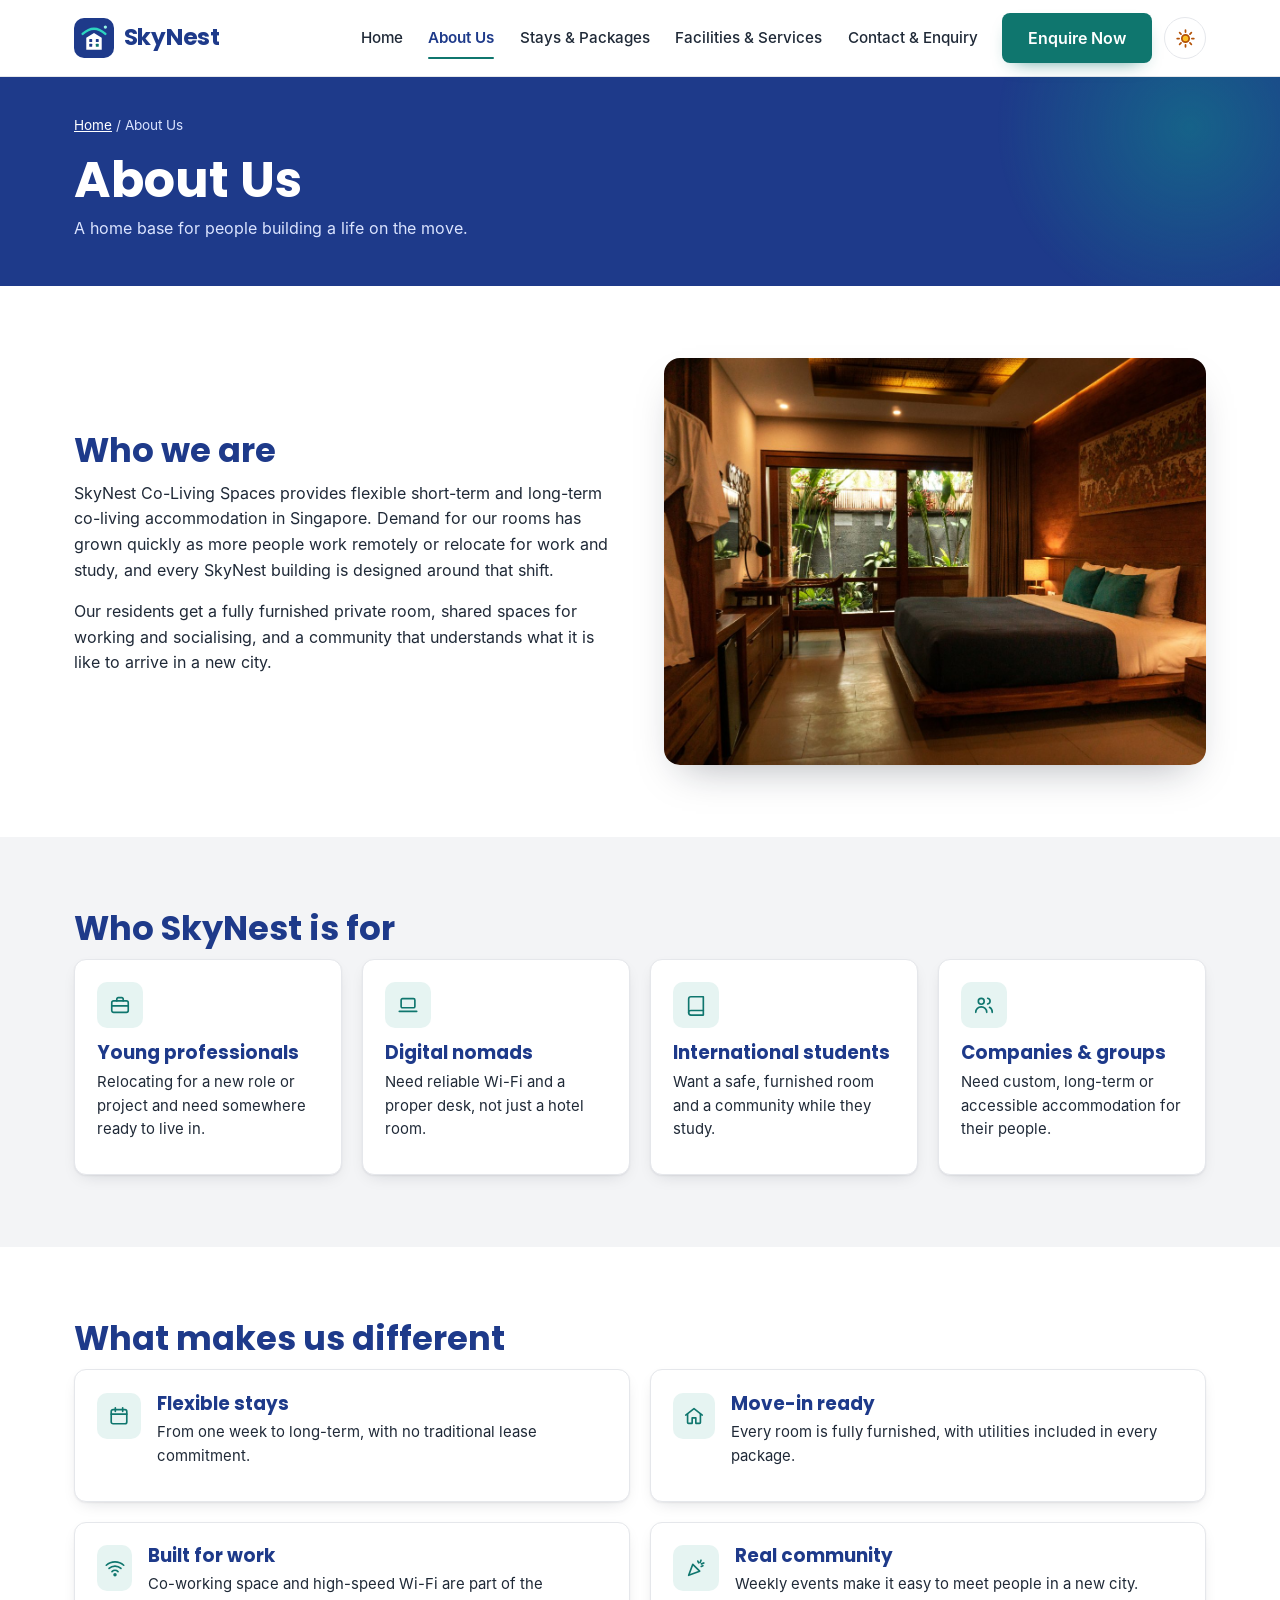
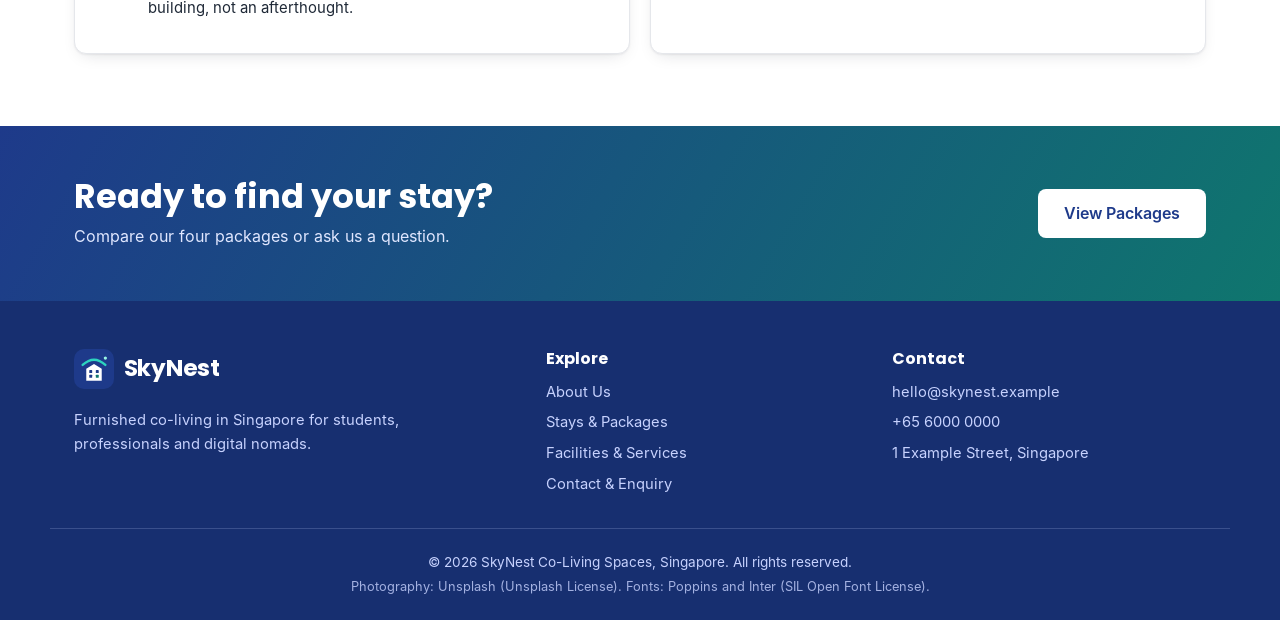
==== about.html @ 156d62d8 "Replace single-page draft with five-page site matching Figma Version 2 Adds Home, About Us, Stays & " ====
<!DOCTYPE html>
<html lang="en" data-theme="light">
<head>
<meta charset="UTF-8">
<meta name="viewport" content="width=device-width, initial-scale=1.0">
<title>About Us | SkyNest Co-Living Spaces, Singapore</title>
<meta name="description" content="About SkyNest Co-Living Spaces: who we are and who our co-living homes in Singapore are for.">
<meta name="theme-color" content="#1e3a8a">
<link rel="icon" href="images/favicon.svg" type="image/svg+xml">
<script>
  /* Apply the saved or system theme before the page is drawn, so dark-mode visitors never see a white flash. */
  (function () {
    var saved = null;
    try { saved = localStorage.getItem('skynest-theme'); } catch (e) {}
    var prefersDark = window.matchMedia && window.matchMedia('(prefers-color-scheme: dark)').matches;
    document.documentElement.setAttribute('data-theme', saved || (prefersDark ? 'dark' : 'light'));
    document.documentElement.classList.add('js');
  })();
</script>
<link rel="stylesheet" href="css/styles.css">
</head>
<body>

<div class="scroll-progress" id="scrollProgress" aria-hidden="true"></div>
<a class="skip-link" href="#main-content">Skip to main content</a>

<header class="site-header" id="siteHeader">
  <div class="header-inner wrapper">
    <a href="index.html" class="logo" aria-label="SkyNest Co-Living Spaces home">
      <svg class="logo-mark" viewBox="0 0 44 44" aria-hidden="true" focusable="false">
        <rect width="44" height="44" rx="11" fill="#1e3a8a"/>
        <path class="logo-arc" d="M9.5 17.5 Q22 6 34.5 17.5" fill="none" stroke="#2dd4bf" stroke-width="2.6" stroke-linecap="round"/>
        <circle class="logo-star" cx="34.5" cy="10" r="1.8" fill="#99f6e4"/>
        <path d="M13.5 35V21.8L22 16.4l8.5 5.4V35z" fill="#ffffff"/>
        <rect x="16.8" y="23.2" width="3.2" height="3.2" rx="0.6" fill="#1e3a8a"/>
        <rect x="24" y="23.2" width="3.2" height="3.2" rx="0.6" fill="#1e3a8a"/>
        <rect x="16.8" y="28.4" width="3.2" height="3.2" rx="0.6" fill="#1e3a8a"/>
        <rect x="24" y="28.4" width="3.2" height="3.2" rx="0.6" fill="#0f766e"/>
      </svg>
      <span class="logo-name">SkyNest</span>
    </a>

    <nav class="primary-nav" id="primaryNav" aria-label="Primary">
      <ul>
          <li><a href="index.html">Home</a></li>
          <li><a href="about.html" aria-current="page" class="is-current">About Us</a></li>
          <li><a href="packages.html">Stays &amp; Packages</a></li>
          <li><a href="facilities.html">Facilities &amp; Services</a></li>
          <li><a href="contact.html">Contact &amp; Enquiry</a></li>
      </ul>
    </nav>

    <div class="header-actions">
      <a href="contact.html" class="btn btn-primary btn-enquire">Enquire Now</a>
      <button class="theme-toggle" id="themeToggle" type="button" aria-label="Switch to dark mode" aria-pressed="false">
        <svg class="icon-sun" viewBox="0 0 24 24" aria-hidden="true" focusable="false"><circle cx="12" cy="12" r="4.2"/><g class="sun-rays"><path d="M12 2.5v2.2M12 19.3v2.2M2.5 12h2.2M19.3 12h2.2M5.3 5.3l1.6 1.6M17.1 17.1l1.6 1.6M5.3 18.7l1.6-1.6M17.1 6.9l1.6-1.6"/></g></svg>
        <svg class="icon-moon" viewBox="0 0 24 24" aria-hidden="true" focusable="false"><path d="M20.5 14.6A8.6 8.6 0 0 1 9.4 3.5a8.6 8.6 0 1 0 11.1 11.1z"/></svg>
      </button>
      <button class="nav-toggle" id="navToggle" type="button" aria-expanded="false" aria-controls="primaryNav">
        <span class="nav-toggle-icon" aria-hidden="true"><span></span><span></span><span></span></span>
        <span class="nav-toggle-text">Menu</span>
      </button>
    </div>
  </div>
</header>

  <section class="page-banner">
    <div class="wrapper">
      <nav class="breadcrumb" aria-label="Breadcrumb"><a href="index.html">Home</a> <span aria-hidden="true">/</span> <span aria-current="page">About Us</span></nav>
      <h1>About Us</h1>
      <p>A home base for people building a life on the move.</p>
    </div>
  </section>

<main id="main-content">
  <section class="section">
    <div class="wrapper split">
      <div data-reveal="left">
        <h2 class="section-title">Who we are</h2>
        <p>SkyNest Co-Living Spaces provides flexible short-term and long-term co-living accommodation in Singapore. Demand for our rooms has grown quickly as more people work remotely or relocate for work and study, and every SkyNest building is designed around that shift.</p>
        <p>Our residents get a fully furnished private room, shared spaces for working and socialising, and a community that understands what it is like to arrive in a new city.</p>
      </div>
      <div class="split-media" data-reveal="right">
        <img src="images/room-garden.jpg" alt="Furnished private bedroom with a wooden bed and garden view">
      </div>
    </div>
  </section>

  <section class="section section-alt">
    <div class="wrapper">
      <h2 class="section-title">Who SkyNest is for</h2>
      <div class="card-grid card-grid-4">
        <article class="card" data-reveal="up"><span class="icon-tile"><svg class="ico" viewBox="0 0 24 24" aria-hidden="true" focusable="false"><rect x="3" y="7.5" width="18" height="12.5" rx="2"/><path d="M8.5 7.5V5.5a1.5 1.5 0 0 1 1.5-1.5h4a1.5 1.5 0 0 1 1.5 1.5v2"/><path d="M3 13h18"/></svg></span><h3>Young professionals</h3><p>Relocating for a new role or project and need somewhere ready to live in.</p></article>
        <article class="card" data-reveal="up"><span class="icon-tile"><svg class="ico" viewBox="0 0 24 24" aria-hidden="true" focusable="false"><rect x="4.5" y="5" width="15" height="10" rx="1.5"/><path d="M2.5 19h19"/></svg></span><h3>Digital nomads</h3><p>Need reliable Wi-Fi and a proper desk, not just a hotel room.</p></article>
        <article class="card" data-reveal="up"><span class="icon-tile"><svg class="ico" viewBox="0 0 24 24" aria-hidden="true" focusable="false"><path d="M4 5.5A2.5 2.5 0 0 1 6.5 3H20v15H6.5A2.5 2.5 0 0 0 4 20.5z"/><path d="M4 20.5A2.5 2.5 0 0 0 6.5 23H20v-5"/></svg></span><h3>International students</h3><p>Want a safe, furnished room and a community while they study.</p></article>
        <article class="card" data-reveal="up"><span class="icon-tile"><svg class="ico" viewBox="0 0 24 24" aria-hidden="true" focusable="false"><circle cx="9" cy="8" r="3.2"/><path d="M3 20a6 6 0 0 1 12 0"/><path d="M16 4.6a3.2 3.2 0 0 1 0 6.3"/><path d="M18 14.5a6 6 0 0 1 3 5.5"/></svg></span><h3>Companies &amp; groups</h3><p>Need custom, long-term or accessible accommodation for their people.</p></article>
      </div>
    </div>
  </section>

  <section class="section">
    <div class="wrapper">
      <h2 class="section-title">What makes us different</h2>
      <div class="card-grid card-grid-2">
        <article class="card card-row" data-reveal="up"><span class="icon-tile"><svg class="ico" viewBox="0 0 24 24" aria-hidden="true" focusable="false"><rect x="3.5" y="5" width="17" height="15.5" rx="2"/><path d="M3.5 10h17M8 3v4M16 3v4"/></svg></span><div><h3>Flexible stays</h3><p>From one week to long-term, with no traditional lease commitment.</p></div></article>
        <article class="card card-row" data-reveal="up"><span class="icon-tile"><svg class="ico" viewBox="0 0 24 24" aria-hidden="true" focusable="false"><path d="M3 11l9-7 9 7"/><path d="M5 10v9a1 1 0 0 0 1 1h4v-6h4v6h4a1 1 0 0 0 1-1v-9"/></svg></span><div><h3>Move-in ready</h3><p>Every room is fully furnished, with utilities included in every package.</p></div></article>
        <article class="card card-row" data-reveal="up"><span class="icon-tile"><svg class="ico" viewBox="0 0 24 24" aria-hidden="true" focusable="false"><path d="M2.5 9a14 14 0 0 1 19 0"/><path d="M5.5 12.5a9.5 9.5 0 0 1 13 0"/><path d="M8.7 16a4.7 4.7 0 0 1 6.6 0"/><circle cx="12" cy="19.3" r="1"/></svg></span><div><h3>Built for work</h3><p>Co-working space and high-speed Wi-Fi are part of the building, not an afterthought.</p></div></article>
        <article class="card card-row" data-reveal="up"><span class="icon-tile"><svg class="ico" viewBox="0 0 24 24" aria-hidden="true" focusable="false"><path d="M4 20l4.5-12 7.5 7.5z"/><path d="M14 4.5l.8 1.8M19.5 9.5l-1.8.8M17.5 3.5l-1 2.5M20.5 6.5l-2.5 1"/></svg></span><div><h3>Real community</h3><p>Weekly events make it easy to meet people in a new city.</p></div></article>
      </div>
    </div>
  </section>

  <section class="cta-band">
    <div class="wrapper cta-inner" data-reveal="up">
      <div><h2>Ready to find your stay?</h2><p>Compare our four packages or ask us a question.</p></div>
      <a class="btn btn-light" href="packages.html">View Packages</a>
    </div>
  </section>
</main>

<footer class="site-footer">
  <div class="wrapper footer-grid">
    <div>
      <a href="index.html" class="logo logo-footer" aria-label="SkyNest Co-Living Spaces home">
      <svg class="logo-mark" viewBox="0 0 44 44" aria-hidden="true" focusable="false">
        <rect width="44" height="44" rx="11" fill="#1e3a8a"/>
        <path class="logo-arc" d="M9.5 17.5 Q22 6 34.5 17.5" fill="none" stroke="#2dd4bf" stroke-width="2.6" stroke-linecap="round"/>
        <circle class="logo-star" cx="34.5" cy="10" r="1.8" fill="#99f6e4"/>
        <path d="M13.5 35V21.8L22 16.4l8.5 5.4V35z" fill="#ffffff"/>
        <rect x="16.8" y="23.2" width="3.2" height="3.2" rx="0.6" fill="#1e3a8a"/>
        <rect x="24" y="23.2" width="3.2" height="3.2" rx="0.6" fill="#1e3a8a"/>
        <rect x="16.8" y="28.4" width="3.2" height="3.2" rx="0.6" fill="#1e3a8a"/>
        <rect x="24" y="28.4" width="3.2" height="3.2" rx="0.6" fill="#0f766e"/>
      </svg>
        <span class="logo-name">SkyNest</span>
      </a>
      <p class="footer-text">Furnished co-living in Singapore for students, professionals and digital nomads.</p>
    </div>
    <nav aria-label="Footer">
      <h2 class="footer-title">Explore</h2>
      <ul class="footer-links">
        <li><a href="about.html">About Us</a></li>
        <li><a href="packages.html">Stays &amp; Packages</a></li>
        <li><a href="facilities.html">Facilities &amp; Services</a></li>
        <li><a href="contact.html">Contact &amp; Enquiry</a></li>
      </ul>
    </nav>
    <div>
      <h2 class="footer-title">Contact</h2>
      <ul class="footer-links">
        <li>hello@skynest.example</li>
        <li>+65 6000 0000</li>
        <li>1 Example Street, Singapore</li>
      </ul>
    </div>
  </div>
  <div class="wrapper footer-bottom">
    <p>&copy; 2026 SkyNest Co-Living Spaces, Singapore. All rights reserved.</p>
    <p class="credits">Photography: Unsplash (Unsplash License). Fonts: Poppins and Inter (SIL Open Font License).</p>
  </div>
</footer>

<a href="#top" class="back-to-top" id="backToTop" aria-label="Back to top">
  <svg viewBox="0 0 24 24" aria-hidden="true" focusable="false"><path d="M12 19V5M5 12l7-7 7 7"/></svg>
</a>

<script src="js/script.js"></script>
</body>
</html>
---- css/styles.css ----
/* ==========================================================================
   SkyNest Co-Living — styles.css
   Colours, type and components follow the Figma "Version 2 (after feedback)" design.
   1. Fonts  2. Design tokens (light + dark)  3. Base  4. Header  5. Buttons
   6. Shared components  7. Page sections  8. Forms  9. Footer
   10. Theme transition  11. Animations  12. Responsive
   ========================================================================== */

/* ---------- 1. Fonts (self-hosted, SIL Open Font License) ---------- */
@font-face { font-family: "Inter"; src: url("../fonts/inter-400.woff") format("woff"); font-weight: 400; font-display: swap; }
@font-face { font-family: "Inter"; src: url("../fonts/inter-500.woff") format("woff"); font-weight: 500; font-display: swap; }
@font-face { font-family: "Inter"; src: url("../fonts/inter-600.woff") format("woff"); font-weight: 600 700; font-display: swap; }
@font-face { font-family: "Poppins"; src: url("../fonts/poppins-500.woff") format("woff"); font-weight: 500; font-display: swap; }
@font-face { font-family: "Poppins"; src: url("../fonts/poppins-700.woff") format("woff"); font-weight: 600 800; font-display: swap; }

/* ---------- 2. Design tokens ---------- */
:root {
  /* Brand colours sampled from the Figma design */
  --navy: #1e3a8a;
  --navy-dark: #172f70;
  --teal: #0f766e;
  --teal-dark: #0b5d57;
  --teal-bright: #0d9488;
  --teal-tint: #e6f4f2;

  /* Light theme (semantic) */
  --bg: #ffffff;
  --bg-alt: #f3f4f6;
  --card: #ffffff;
  --card-muted: #f3f4f6;
  --text: #1f2937;
  --heading: #1e3a8a;
  --muted: #4b5563;
  --border: #e5e7eb;
  --input-border: #6b7280;
  --link: #1e3a8a;
  --accent: #0f766e;          /* teal: buttons, "best for" labels, active link */
  --accent-hover: #0b5d57;
  --icon-tile: #e6f4f2;
  --icon-colour: #0f766e;
  --banner: #1e3a8a;
  --hero-text-bg: #1e3a8a;
  --footer-bg: #172f70;
  --focus: #1d4ed8;
  --error: #dc2626;
  --error-bg: #fef2f2;
  --error-border: #f5b5b5;
  --success-bg: #e6f4f2;
  --header-bg: rgba(255, 255, 255, 0.92);
  --shadow: 0 1px 2px rgba(17, 24, 39, 0.06), 0 6px 18px -8px rgba(17, 24, 39, 0.18);
  --shadow-lg: 0 18px 40px -18px rgba(17, 24, 39, 0.35);

  --font-body: "Inter", "Segoe UI", Helvetica, Arial, sans-serif;
  --font-head: "Poppins", "Inter", "Segoe UI", Arial, sans-serif;
  --radius-sm: 8px;
  --radius-md: 12px;
  --radius-lg: 16px;
  --max-width: 1180px;
  --header-h: 76px;
  --ease: cubic-bezier(0.22, 0.61, 0.36, 1);
}

[data-theme="dark"] {
  --bg: #0b1220;
  --bg-alt: #0f172a;
  --card: #131d33;
  --card-muted: #182440;
  --text: #e2e8f0;
  --heading: #c7d4fb;
  --muted: #a3b1c6;
  --border: #24324f;
  --input-border: #4a5a7a;
  --link: #a5b8f5;
  --accent: #14b8a6;
  --accent-hover: #2dd4bf;
  --icon-tile: rgba(20, 184, 166, 0.14);
  --icon-colour: #5eead4;
  --banner: #132660;
  --hero-text-bg: #132660;
  --footer-bg: #0a1430;
  --focus: #93b4ff;
  --error: #fca5a5;
  --error-bg: rgba(220, 38, 38, 0.12);
  --error-border: rgba(252, 165, 165, 0.45);
  --success-bg: rgba(20, 184, 166, 0.14);
  --header-bg: rgba(11, 18, 32, 0.88);
  --shadow: 0 1px 2px rgba(0, 0, 0, 0.4), 0 8px 22px -10px rgba(0, 0, 0, 0.7);
  --shadow-lg: 0 18px 40px -18px rgba(0, 0, 0, 0.85);
  color-scheme: dark;
}

/* ---------- 3. Base ---------- */
* { box-sizing: border-box; }
html { scroll-behavior: smooth; }
body { margin: 0; font-family: var(--font-body); color: var(--text); background: var(--bg); line-height: 1.6; -webkit-font-smoothing: antialiased; }
img { max-width: 100%; display: block; }
h1, h2, h3 { font-family: var(--font-head); color: var(--heading); line-height: 1.2; margin: 0 0 0.8rem; }
h1 { font-size: clamp(2.1rem, 4.2vw, 3.1rem); font-weight: 700; }
h2 { font-size: clamp(1.6rem, 2.8vw, 2.1rem); font-weight: 700; }
h3 { font-size: 1.15rem; font-weight: 600; }
p { margin: 0 0 1rem; }
a { color: var(--link); }
ul { margin: 0; padding-left: 1.2rem; }
.wrapper { max-width: var(--max-width); margin: 0 auto; padding: 0 1.5rem; }
.visually-hidden { position: absolute !important; width: 1px; height: 1px; overflow: hidden; clip: rect(0 0 0 0); white-space: nowrap; }

.skip-link { position: absolute; left: -999px; top: 0; z-index: 1000; background: var(--navy); color: #fff; padding: 0.6rem 1rem; }
.skip-link:focus { left: 0; }

a:focus-visible, button:focus-visible, input:focus-visible, select:focus-visible,
textarea:focus-visible, [tabindex]:focus-visible { outline: 3px solid var(--focus); outline-offset: 3px; }

.scroll-progress { position: fixed; top: 0; left: 0; z-index: 300; height: 3px; width: 100%; background: var(--teal-bright); transform: scaleX(0); transform-origin: 0 50%; }

.ico { width: 22px; height: 22px; fill: none; stroke: currentColor; stroke-width: 1.8; stroke-linecap: round; stroke-linejoin: round; flex-shrink: 0; }
.ico-sm { width: 18px; height: 18px; }

/* ---------- 4. Header ---------- */
.site-header {
  position: sticky; top: 0; z-index: 100; background: var(--header-bg);
  backdrop-filter: saturate(160%) blur(10px); -webkit-backdrop-filter: saturate(160%) blur(10px);
  border-bottom: 1px solid var(--border); transition: box-shadow 0.3s ease;
}
.site-header.is-scrolled { box-shadow: 0 8px 24px -18px rgba(0, 0, 0, 0.45); }
.header-inner { display: flex; align-items: center; gap: 1.5rem; min-height: var(--header-h); transition: min-height 0.3s var(--ease); }
.site-header.is-scrolled .header-inner { min-height: 64px; }

.logo { display: inline-flex; align-items: center; gap: 0.6rem; text-decoration: none; margin-right: auto; }
.logo-mark { width: 40px; height: 40px; transition: transform 0.4s var(--ease); }
.logo:hover .logo-mark { transform: rotate(-6deg) scale(1.06); }
.logo-arc { stroke-dasharray: 32; }
.logo:hover .logo-arc { animation: drawArc 0.9s var(--ease); }
.logo:hover .logo-star { animation: twinkle 0.9s ease; transform-origin: 34.5px 10px; transform-box: view-box; }
.logo-name { font-family: var(--font-head); font-weight: 700; font-size: 1.45rem; color: var(--heading); letter-spacing: -0.01em; }

.primary-nav ul { display: flex; align-items: center; gap: 1.6rem; list-style: none; margin: 0; padding: 0; }
.primary-nav a { position: relative; display: inline-block; padding: 0.4rem 0; color: var(--text); text-decoration: none; font-size: 0.95rem; font-weight: 500; transition: color 0.2s ease; }
.primary-nav a::after {
  content: ""; position: absolute; left: 0; right: 0; bottom: -2px; height: 2px; border-radius: 2px;
  background: var(--accent); transform: scaleX(0); transform-origin: right; transition: transform 0.3s var(--ease);
}
.primary-nav a:hover { color: var(--heading); }
.primary-nav a:hover::after, .primary-nav a.is-current::after { transform: scaleX(1); transform-origin: left; }
.primary-nav a.is-current { color: var(--heading); font-weight: 600; }

.header-actions { display: flex; align-items: center; gap: 0.75rem; }
.btn-enquire { padding: 0.7rem 1.3rem; }

.theme-toggle {
  position: relative; width: 42px; height: 42px; border-radius: 50%; border: 1px solid var(--border);
  background: var(--card); color: var(--heading); cursor: pointer; display: grid; place-items: center; overflow: hidden;
  transition: transform 0.25s var(--ease), border-color 0.25s ease;
}
.theme-toggle:hover { transform: rotate(-12deg) scale(1.06); border-color: var(--accent); }
.theme-toggle svg { position: absolute; width: 21px; height: 21px; fill: none; stroke-width: 2; stroke-linecap: round; transition: transform 0.5s var(--ease), opacity 0.3s ease; }
.icon-sun { stroke: #b45309; }
.icon-sun circle { fill: #fbbf24; }
.icon-moon { fill: #c7d4fb; stroke: #93b4ff; }
[data-theme="light"] .icon-moon { transform: translateY(26px) rotate(-60deg); opacity: 0; }
[data-theme="dark"] .icon-sun { transform: translateY(-26px) rotate(90deg); opacity: 0; }

.nav-toggle {
  display: none; align-items: center; gap: 0.5rem; padding: 0.5rem 0.85rem; border-radius: var(--radius-sm);
  border: 1.5px solid var(--heading); background: var(--card); color: var(--heading); font: 600 0.95rem var(--font-body); cursor: pointer;
}
.nav-toggle-icon { display: grid; gap: 4px; width: 18px; }
.nav-toggle-icon span { height: 2px; background: currentColor; border-radius: 2px; transition: transform 0.3s var(--ease), opacity 0.2s ease; }
.nav-toggle[aria-expanded="true"] .nav-toggle-icon span:nth-child(1) { transform: translateY(6px) rotate(45deg); }
.nav-toggle[aria-expanded="true"] .nav-toggle-icon span:nth-child(2) { opacity: 0; }
.nav-toggle[aria-expanded="true"] .nav-toggle-icon span:nth-child(3) { transform: translateY(-6px) rotate(-45deg); }

/* ---------- 5. Buttons ---------- */
.btn {
  position: relative; overflow: hidden; display: inline-flex; align-items: center; justify-content: center; gap: 0.5rem;
  padding: 0.8rem 1.5rem; border-radius: var(--radius-sm); border: 2px solid transparent;
  font: 600 1rem var(--font-body); text-decoration: none; cursor: pointer;
  transition: background-color 0.2s ease, color 0.2s ease, transform 0.2s var(--ease), box-shadow 0.2s ease;
}
.btn::after {
  content: ""; position: absolute; top: 0; left: -75%; width: 50%; height: 100%; pointer-events: none;
  background: linear-gradient(120deg, transparent, rgba(255, 255, 255, 0.4), transparent); transform: skewX(-20deg);
}
.btn:hover::after { animation: shine 0.8s ease; }
.btn:hover { transform: translateY(-2px); }
.btn:active { transform: translateY(0) scale(0.98); }
.btn-primary { background: var(--accent); color: #fff; box-shadow: 0 8px 20px -12px rgba(15, 118, 110, 0.9); }
.btn-primary:hover { background: var(--accent-hover); }
[data-theme="dark"] .btn-primary { color: #04201d; }
.btn-outline-light { background: transparent; color: #fff; border-color: rgba(255, 255, 255, 0.85); }
.btn-outline-light:hover { background: rgba(255, 255, 255, 0.12); }
.btn-light { background: #fff; color: var(--navy); }
.btn-light:hover { background: var(--teal-tint); }
.btn-block { width: 100%; }

.text-link { color: var(--link); font-weight: 600; text-decoration: underline; text-underline-offset: 3px; text-decoration-thickness: 1.5px; transition: color 0.2s ease, text-underline-offset 0.2s ease; }
.text-link:hover { color: var(--accent); text-underline-offset: 5px; }

/* ---------- 6. Shared components ---------- */
.section { padding: 4.5rem 0; }
.section-tight { padding-top: 2.5rem; }
.section-alt { background: var(--bg-alt); }
.section-title { margin-bottom: 0.6rem; }
.section-lead { color: var(--muted); max-width: 640px; margin-bottom: 2rem; }

.card {
  background: var(--card); border: 1px solid var(--border); border-radius: var(--radius-md); padding: 1.4rem; box-shadow: var(--shadow);
  transition: transform 0.3s var(--ease), box-shadow 0.3s ease, border-color 0.3s ease;
}
.card:hover { transform: translateY(-5px); box-shadow: var(--shadow-lg); border-color: rgba(15, 118, 110, 0.35); }
.card h3 { margin: 0.9rem 0 0.4rem; }
.card p { font-size: 0.93rem; color: var(--text); margin-bottom: 0.6rem; }
.card .field-hint { color: var(--muted); font-size: 0.82rem; margin: 0.3rem 0 0; }
.card .field-error { color: var(--error); font-size: 0.85rem; margin: 0.35rem 0 0; }
.card .form-success { color: var(--heading); }
.card-row { display: flex; gap: 1rem; align-items: flex-start; }
.card-row h3 { margin-top: 0; }

.card-grid { display: grid; gap: 1.25rem; }
.card-grid-4 { grid-template-columns: repeat(4, 1fr); }
.card-grid-2 { grid-template-columns: repeat(2, 1fr); }

.icon-tile { display: inline-grid; place-items: center; width: 46px; height: 46px; border-radius: 10px; background: var(--icon-tile); color: var(--icon-colour); transition: transform 0.35s var(--ease); }
.icon-tile-sm { width: 38px; height: 38px; }
.card:hover .icon-tile { transform: scale(1.1) rotate(-4deg); }

.best-for, .included, .card .best-for, .card .included { color: var(--accent); font-weight: 600; font-size: 0.85rem !important; }
.package-card { display: flex; flex-direction: column; }
.package-card .text-link { margin-top: auto; }
.more-link { margin-top: 1.5rem; }

.page-banner { background: var(--banner); color: #fff; padding: 2.4rem 0 2.8rem; position: relative; overflow: hidden; }
.page-banner::after {
  content: ""; position: absolute; right: -120px; top: -160px; width: 420px; height: 420px; border-radius: 50%;
  background: radial-gradient(circle, rgba(13, 148, 136, 0.45), transparent 65%); animation: floatBlob 14s ease-in-out infinite;
}
.page-banner h1 { color: #fff; margin-bottom: 0.4rem; animation: heroIn 0.7s var(--ease) both; }
.page-banner p { color: #dbe4ff; margin: 0; animation: heroIn 0.7s var(--ease) 0.1s both; }
.breadcrumb { font-size: 0.85rem; color: #dbe4ff; margin-bottom: 0.8rem; }
.breadcrumb a { color: #fff; }

.split { display: grid; grid-template-columns: 1fr 1fr; gap: 3rem; align-items: center; }
.split-media { border-radius: var(--radius-lg); overflow: hidden; box-shadow: var(--shadow-lg); }
.split-media img { width: 100%; aspect-ratio: 4 / 3; object-fit: cover; transition: transform 0.8s var(--ease); }
.split-media:hover img { transform: scale(1.04); }
.check-list { list-style: none; padding: 0; margin: 0 0 1.6rem; display: grid; gap: 0.6rem; }
.check-list li { display: flex; gap: 0.6rem; align-items: flex-start; }
.check-list .ico { color: var(--accent); margin-top: 3px; }

.cta-band { background: linear-gradient(120deg, var(--navy) 0%, var(--teal) 100%); color: #fff; padding: 3.2rem 0; }
[data-theme="dark"] .cta-band { background: linear-gradient(120deg, #132660 0%, #0b5d57 100%); }
.cta-inner { display: flex; align-items: center; justify-content: space-between; gap: 2rem; }
.cta-band h2 { color: #fff; margin-bottom: 0.4rem; }
.cta-band p { color: #e0e7ff; margin: 0; max-width: 620px; }

/* ---------- 7. Page sections ---------- */
/* Home hero: navy text panel on the left, photograph with teal tint on the right (Figma layout) */
.hero { display: grid; grid-template-columns: 1fr 1fr; min-height: 480px; }
.hero-text { background: var(--hero-text-bg); color: #fff; display: flex; align-items: center; position: relative; overflow: hidden; }
.hero-text::before {
  content: ""; position: absolute; left: -140px; bottom: -180px; width: 420px; height: 420px; border-radius: 50%;
  background: radial-gradient(circle, rgba(13, 148, 136, 0.4), transparent 65%); animation: floatBlob 16s ease-in-out infinite;
}
.hero-text-inner { position: relative; padding: 3.5rem 3rem 3.5rem max(1.5rem, calc((100vw - var(--max-width)) / 2 + 1.5rem)); max-width: 640px; }
.hero h1 { color: #fff; }
.eyebrow { text-transform: uppercase; letter-spacing: 0.14em; font-size: 0.78rem; font-weight: 700; color: #5eead4; margin-bottom: 0.8rem; }
.hero-lead { color: #dbe4ff; font-size: 1.08rem; }
.hero-actions { display: flex; flex-wrap: wrap; gap: 0.9rem; margin-top: 1.6rem; }
.hero-text-inner > * { animation: heroIn 0.8s var(--ease) both; }
.hero-text-inner > *:nth-child(2) { animation-delay: 0.08s; }
.hero-text-inner > *:nth-child(3) { animation-delay: 0.16s; }
.hero-text-inner > *:nth-child(4) { animation-delay: 0.24s; }
.hero-photo { position: relative; overflow: hidden; background: var(--teal); }
.hero-photo img { width: 100%; height: 100%; object-fit: cover; animation: kenBurns 22s ease-in-out infinite alternate; }
.hero-photo::after { content: ""; position: absolute; inset: 0; background: linear-gradient(135deg, rgba(15, 118, 110, 0.35), rgba(13, 148, 136, 0.1)); pointer-events: none; }

/* Find My Stay bar (Figma: package type + move-in date + button) */
.find-stay-section { background: var(--bg-alt); padding: 1.6rem 0; }
.find-stay { display: grid; grid-template-columns: 1fr 1fr auto; gap: 1rem; align-items: end; }
.find-stay .field label { display: block; font-weight: 600; font-size: 0.9rem; color: var(--heading); margin-bottom: 0.35rem; }
.find-stay .btn { height: 48px; padding: 0 1.6rem; }
.find-stay-error { grid-column: 1 / -1; margin: 0; }

/* Facilities tabs */
.facility-gallery { display: grid; grid-template-columns: repeat(4, 1fr); gap: 1rem; margin-bottom: 2rem; }
.facility-photo { position: relative; margin: 0; border-radius: var(--radius-md); overflow: hidden; aspect-ratio: 4 / 3; box-shadow: var(--shadow); }
.facility-photo img { width: 100%; height: 100%; object-fit: cover; transition: transform 0.6s var(--ease); }
.facility-photo::after { content: ""; position: absolute; inset: 0; background: linear-gradient(180deg, transparent 50%, rgba(15, 23, 42, 0.75)); }
.facility-photo figcaption { position: absolute; left: 14px; bottom: 12px; z-index: 1; color: #fff; font-weight: 600; font-size: 0.92rem; }
.facility-photo:hover img { transform: scale(1.08); }

.tabs { position: relative; display: flex; flex-wrap: wrap; gap: 0.4rem; border-bottom: 2px solid var(--border); }
.tab-btn { background: none; border: none; padding: 0.8rem 1rem; font: 600 1rem var(--font-body); color: var(--muted); cursor: pointer; transition: color 0.2s ease; }
.tab-btn:hover, .tab-btn.is-active { color: var(--heading); }
.tab-indicator { position: absolute; left: 0; height: 3px; width: 0; border-radius: 3px; background: var(--accent); transition: transform 0.35s var(--ease), width 0.35s var(--ease); }
.tab-panel { padding-top: 1.5rem; animation: fadeUp 0.4s var(--ease); }
.facility-list { list-style: none; padding: 0; display: grid; grid-template-columns: repeat(2, 1fr); gap: 1rem; }
.facility-list li { background: var(--card); border: 1px solid var(--border); border-left: 4px solid var(--accent); border-radius: var(--radius-md); padding: 1rem 1.3rem; transition: transform 0.25s var(--ease), box-shadow 0.25s ease; }
.facility-list li:hover { transform: translateX(4px); box-shadow: var(--shadow); }
.facility-list strong { color: var(--heading); }

/* Packages page */
.stay-selection { margin-top: 2rem; display: flex; flex-wrap: wrap; align-items: center; justify-content: space-between; gap: 1rem; background: var(--success-bg); border: 1px solid var(--accent); border-radius: var(--radius-md); padding: 1rem 1.3rem; animation: popIn 0.45s var(--ease); }
.stay-selection p { margin: 0; font-weight: 600; color: var(--heading); }
.stay-selection[hidden] { display: none; }
.package-list { display: grid; gap: 2rem; }
.package-detail { display: grid; grid-template-columns: 0.9fr 1.1fr; background: var(--card); border: 1px solid var(--border); border-radius: var(--radius-lg); overflow: hidden; box-shadow: var(--shadow); scroll-margin-top: 90px; transition: box-shadow 0.3s ease, border-color 0.3s ease; }
.package-detail-flip .package-detail-media { order: 2; }
.package-detail-media { position: relative; min-height: 300px; }
.package-detail-media img { position: absolute; inset: 0; width: 100%; height: 100%; object-fit: cover; transition: transform 0.8s var(--ease); }
.package-detail:hover .package-detail-media img { transform: scale(1.04); }
.package-detail-media { overflow: hidden; }
.package-detail-body { padding: 2rem; }
.package-detail-body h2 { margin: 0.9rem 0 0.2rem; font-size: 1.6rem; }
.package-detail.is-highlighted { border: 2px solid var(--accent); box-shadow: 0 0 0 6px rgba(15, 118, 110, 0.15), var(--shadow-lg); }
.inclusions { margin: 1rem 0 1.5rem; display: grid; gap: 0; border-top: 1px solid var(--border); }
.incl-row { display: grid; grid-template-columns: 130px 1fr; gap: 1rem; padding: 0.6rem 0; border-bottom: 1px solid var(--border); }
.incl-row dt { font-weight: 600; color: var(--heading); }
.incl-row dd { margin: 0; }

.advisor-inner { display: grid; grid-template-columns: 0.9fr 1.1fr; gap: 2.5rem; align-items: start; }
.advisor-panel { padding: 2rem; }
.advisor-panel:hover { transform: none; }
.advisor-form fieldset { border: none; padding: 0; margin: 0 0 1.4rem; }
.advisor-form legend { font-weight: 700; color: var(--heading); margin-bottom: 0.5rem; }
.radio-option { display: flex; align-items: center; gap: 0.7rem; margin-bottom: 0.5rem; padding: 0.75rem 1rem; border: 1px solid var(--border); border-radius: var(--radius-sm); cursor: pointer; transition: border-color 0.2s ease, background-color 0.2s ease, transform 0.2s var(--ease); }
.radio-option:hover { border-color: var(--accent); transform: translateX(3px); }
.radio-option:has(input:checked) { border-color: var(--accent); background: var(--success-bg); }
.radio-option input { accent-color: var(--teal); width: 18px; height: 18px; margin: 0; }
.advisor-result { margin-top: 1.4rem; padding: 1.1rem 1.3rem; border-radius: var(--radius-md); background: var(--success-bg); border: 2px solid var(--accent); color: var(--heading); font-weight: 600; animation: popIn 0.45s var(--ease); }
.advisor-result a { display: inline-block; margin-top: 0.5rem; }

/* Contact page */
.contact-grid { display: grid; grid-template-columns: 1.15fr 0.85fr; gap: 2rem; align-items: start; }
.form-card { padding: 2rem; }
.form-card:hover, .contact-card:hover { transform: none; }
.form-card h2, .contact-card h2 { font-size: 1.35rem; }
.form-note { font-size: 0.9rem; }
.contact-card { background: var(--card-muted); box-shadow: none; padding: 2rem; }
.contact-details { list-style: none; padding: 0; margin: 1rem 0; display: grid; gap: 0.9rem; }
.contact-details li { display: flex; align-items: center; gap: 0.8rem; }
.contact-details a { color: var(--text); text-decoration: none; }
.contact-details a:hover { color: var(--accent); text-decoration: underline; }
.contact-hours { display: flex; gap: 0.5rem; align-items: center; font-size: 0.92rem; }
.contact-note { margin-top: 1.5rem; padding-top: 1.2rem; border-top: 1px solid var(--border); }
.contact-note h3 { margin-top: 0; font-size: 1.05rem; }
.contact-note p { font-size: 0.92rem; margin: 0; }

/* ---------- 8. Forms ---------- */
.form-row { margin-bottom: 1.1rem; }
.form-row label { display: block; font-weight: 600; font-size: 0.92rem; color: var(--heading); margin-bottom: 0.35rem; }
input[type="text"], input[type="email"], input[type="date"], select, textarea {
  width: 100%; height: 48px; padding: 0 0.85rem; border: 1.5px solid var(--input-border); border-radius: var(--radius-sm);
  background: var(--card); color: var(--text); font: 1rem var(--font-body); transition: border-color 0.2s ease, box-shadow 0.2s ease;
}
textarea { height: auto; padding: 0.75rem 0.85rem; resize: vertical; }
input:hover, select:hover, textarea:hover { border-color: var(--accent); }
input:focus, select:focus, textarea:focus { border-color: var(--accent); box-shadow: 0 0 0 3px rgba(15, 118, 110, 0.18); }
[aria-invalid="true"] { border-color: var(--error) !important; animation: shake 0.35s ease; }
.field-hint { font-size: 0.82rem; color: var(--muted); margin: 0.3rem 0 0; }
.field-error { display: flex; align-items: center; gap: 0.4rem; color: var(--error); font-size: 0.85rem; font-weight: 500; margin: 0.35rem 0 0; }
.field-error[hidden] { display: none; }
.error-summary { display: flex; gap: 0.7rem; align-items: flex-start; background: var(--error-bg); border: 1.5px solid var(--error-border); border-radius: var(--radius-sm); padding: 0.85rem 1rem; color: var(--error); margin-bottom: 1rem; font-size: 0.92rem; animation: popIn 0.4s var(--ease); }
.error-summary[hidden] { display: none; }
.error-summary ul { margin: 0.3rem 0 0; padding-left: 1.1rem; }
.error-summary a { color: var(--error); }
.form-success { display: flex; gap: 0.6rem; align-items: flex-start; margin-top: 1rem; padding: 0.9rem 1rem; border-radius: var(--radius-sm); background: var(--success-bg); color: var(--heading); font-weight: 600; animation: popIn 0.45s var(--ease); }
.form-success[hidden] { display: none; }
.form-success .ico { color: var(--accent); }

/* ---------- 9. Footer ---------- */
.site-footer { background: var(--footer-bg); color: #c7d2fe; padding-top: 3rem; }
.footer-grid { display: grid; grid-template-columns: 1.4fr 1fr 1fr; gap: 2rem; }
.logo-footer .logo-name { color: #fff; }
.footer-text { margin-top: 0.8rem; max-width: 340px; font-size: 0.92rem; }
.footer-title { color: #fff; font-size: 1rem; margin-bottom: 0.8rem; }
.footer-links { list-style: none; padding: 0; display: grid; gap: 0.45rem; font-size: 0.92rem; }
.footer-links a { color: #c7d2fe; text-decoration: none; }
.footer-links a:hover { color: #fff; text-decoration: underline; }
.footer-bottom { border-top: 1px solid rgba(199, 210, 254, 0.2); margin-top: 2rem; padding: 1.2rem 1.5rem; font-size: 0.85rem; text-align: center; }
.footer-bottom p { margin: 0.2rem 0; }
.credits { opacity: 0.8; font-size: 0.8rem; }

.back-to-top { position: fixed; right: 22px; bottom: 22px; z-index: 90; width: 46px; height: 46px; border-radius: 50%; background: var(--accent); display: grid; place-items: center; box-shadow: var(--shadow-lg); opacity: 0; transform: translateY(16px) scale(0.9); pointer-events: none; transition: opacity 0.3s ease, transform 0.3s var(--ease), background-color 0.2s ease; }
.back-to-top.is-visible { opacity: 1; transform: none; pointer-events: auto; }
.back-to-top:hover { background: var(--accent-hover); transform: translateY(-3px); }
.back-to-top svg { width: 22px; height: 22px; fill: none; stroke: #fff; stroke-width: 2.4; stroke-linecap: round; stroke-linejoin: round; }

/* ---------- 10. Theme transition (circle spreading from the toggle button) ---------- */
::view-transition-old(root), ::view-transition-new(root) { animation: none; mix-blend-mode: normal; }
::view-transition-new(root) { z-index: 2; }
.theme-wave { position: fixed; z-index: 9999; border-radius: 50%; pointer-events: none; transform: translate(-50%, -50%) scale(0); transition: transform 0.7s var(--ease); }

/* ---------- 11. Animations ---------- */
@keyframes fadeUp { from { opacity: 0; transform: translateY(12px); } to { opacity: 1; transform: none; } }
@keyframes popIn { 0% { opacity: 0; transform: scale(0.95); } 60% { transform: scale(1.015); } 100% { opacity: 1; transform: none; } }
@keyframes heroIn { from { opacity: 0; transform: translateY(26px); } to { opacity: 1; transform: none; } }
@keyframes kenBurns { from { transform: scale(1); } to { transform: scale(1.12) translate(-2%, -1%); } }
@keyframes floatBlob { 0%, 100% { transform: translate(0, 0) scale(1); } 50% { transform: translate(-30px, 25px) scale(1.12); } }
@keyframes shine { to { left: 130%; } }
@keyframes drawArc { from { stroke-dashoffset: 32; } to { stroke-dashoffset: 0; } }
@keyframes twinkle { 0%, 100% { transform: scale(1); } 50% { transform: scale(1.8); } }
@keyframes shake { 0%, 100% { transform: translateX(0); } 25% { transform: translateX(-5px); } 75% { transform: translateX(5px); } }
@keyframes slideDown { from { opacity: 0; transform: translateY(-10px); } to { opacity: 1; transform: none; } }

.js [data-reveal] { opacity: 0; transition: opacity 0.7s var(--ease), transform 0.7s var(--ease); }
.js [data-reveal="up"] { transform: translateY(28px); }
.js [data-reveal="left"] { transform: translateX(-40px); }
.js [data-reveal="right"] { transform: translateX(40px); }
.js [data-reveal="zoom"] { transform: scale(0.92); }
.js [data-reveal].is-revealed { opacity: 1; transform: none; }
.js .card[data-reveal].is-revealed:hover { transform: translateY(-5px); }

@media (prefers-reduced-motion: reduce) {
  *, *::before, *::after { animation-duration: 0.01ms !important; animation-iteration-count: 1 !important; transition-duration: 0.01ms !important; scroll-behavior: auto !important; }
  .js [data-reveal] { opacity: 1; transform: none; }
}

/* ---------- 12. Responsive ---------- */
@media (max-width: 1100px) {
  .primary-nav ul { gap: 1.1rem; }
  .primary-nav a { font-size: 0.9rem; }
}
@media (max-width: 960px) {
  .nav-toggle { display: inline-flex; }
  .btn-enquire { display: none; }
  .primary-nav { display: none; position: absolute; top: 100%; left: 0; right: 0; background: var(--card); border-bottom: 1px solid var(--border); box-shadow: var(--shadow-lg); }
  .primary-nav.is-open { display: block; animation: slideDown 0.3s var(--ease); }
  .primary-nav ul { flex-direction: column; align-items: stretch; gap: 0; padding: 0.5rem 1.5rem 1rem; }
  .primary-nav li { border-bottom: 1px solid var(--border); }
  .primary-nav li:last-child { border-bottom: none; }
  .primary-nav a { display: block; padding: 0.85rem 0; font-size: 1rem; }
  .primary-nav a::after { bottom: 6px; right: auto; width: 40px; }
}
@media (max-width: 900px) {
  .hero { grid-template-columns: 1fr; }
  .hero-photo { order: -1; height: 240px; }
  .hero-text-inner { padding: 2.5rem 1.5rem; }
  .card-grid-4 { grid-template-columns: repeat(2, 1fr); }
  .split, .contact-grid, .advisor-inner { grid-template-columns: 1fr; }
  .package-detail { grid-template-columns: 1fr; }
  .package-detail-flip .package-detail-media { order: 0; }
  .package-detail-media { min-height: 220px; }
  .facility-gallery { grid-template-columns: repeat(2, 1fr); }
  .facility-list { grid-template-columns: 1fr; }
  .footer-grid { grid-template-columns: 1fr 1fr; }
  .cta-inner { flex-direction: column; align-items: flex-start; }
}
@media (max-width: 600px) {
  .section { padding: 3.2rem 0; }
  .card-grid-4, .card-grid-2 { grid-template-columns: 1fr; }
  .find-stay { grid-template-columns: 1fr; }
  .find-stay .btn { width: 100%; }
  .hero-actions .btn { width: 100%; }
  .hero-actions .btn-outline-light { display: none; }
  .theme-toggle { width: 40px; height: 40px; }
  .footer-grid { grid-template-columns: 1fr; }
  .incl-row { grid-template-columns: 1fr; gap: 0.1rem; }
  .form-card, .contact-card, .advisor-panel, .package-detail-body { padding: 1.4rem; }
}
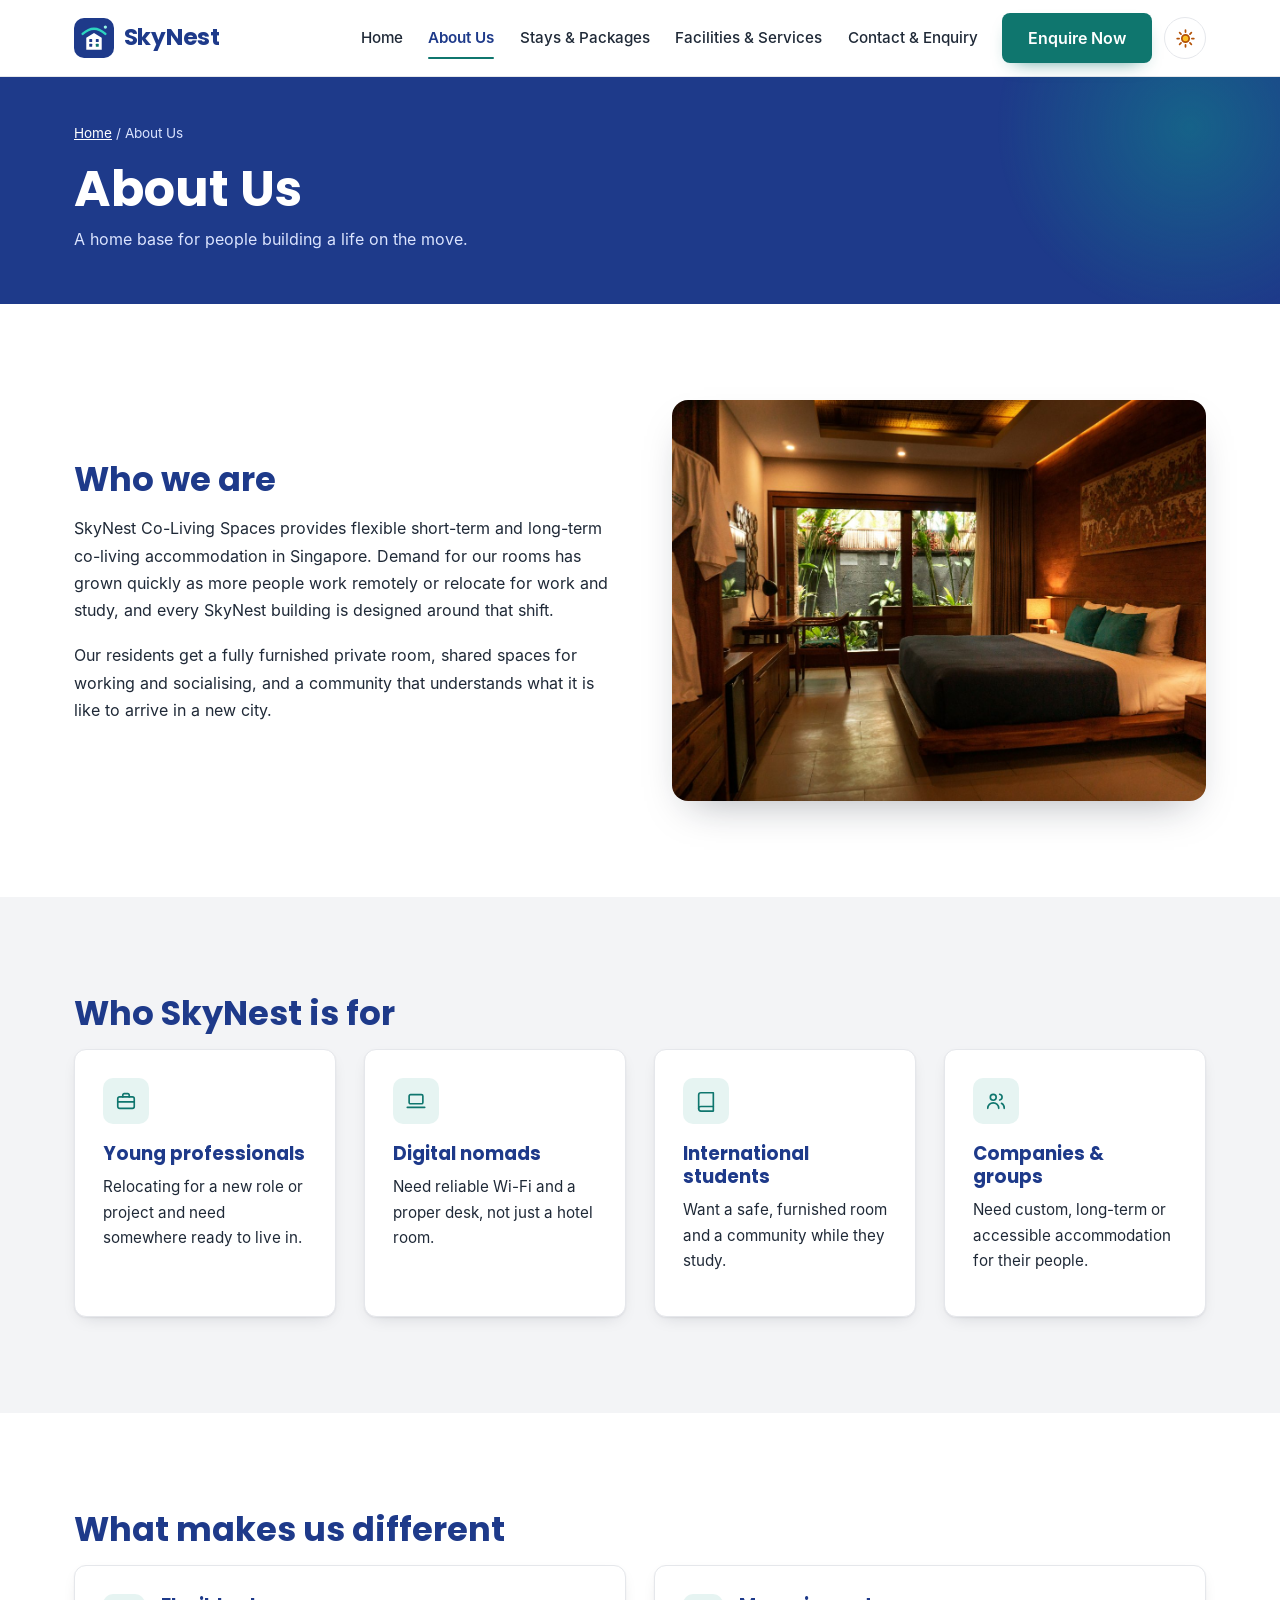
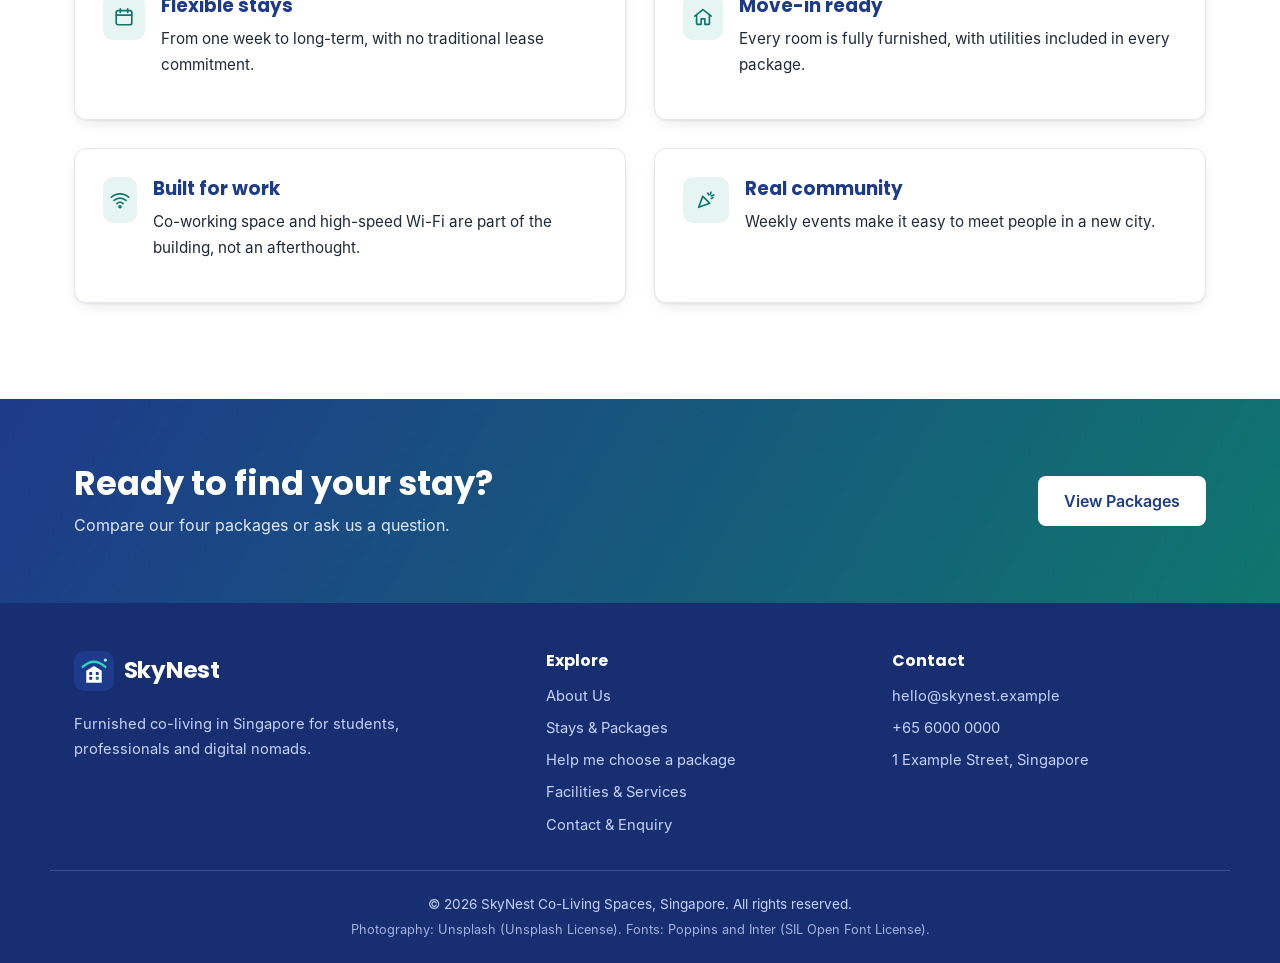
==== commit 17c268e2: "Act on reviewer feedback: more spacing, package guidance and in-page links Adds a Help me choose str" ====
--- a/about.html
+++ b/about.html
@@ -141,6 +141,7 @@
       <ul class="footer-links">
         <li><a href="about.html">About Us</a></li>
         <li><a href="packages.html">Stays &amp; Packages</a></li>
+        <li><a href="packages.html#find-my-stay">Help me choose a package</a></li>
         <li><a href="facilities.html">Facilities &amp; Services</a></li>
         <li><a href="contact.html">Contact &amp; Enquiry</a></li>
       </ul>
--- a/css/styles.css
+++ b/css/styles.css
@@ -92,13 +92,13 @@
 /* ---------- 3. Base ---------- */
 * { box-sizing: border-box; }
 html { scroll-behavior: smooth; }
-body { margin: 0; font-family: var(--font-body); color: var(--text); background: var(--bg); line-height: 1.6; -webkit-font-smoothing: antialiased; }
+body { margin: 0; font-family: var(--font-body); color: var(--text); background: var(--bg); line-height: 1.7; -webkit-font-smoothing: antialiased; }
 img { max-width: 100%; display: block; }
-h1, h2, h3 { font-family: var(--font-head); color: var(--heading); line-height: 1.2; margin: 0 0 0.8rem; }
+h1, h2, h3 { font-family: var(--font-head); color: var(--heading); line-height: 1.25; margin: 0 0 1rem; }
 h1 { font-size: clamp(2.1rem, 4.2vw, 3.1rem); font-weight: 700; }
 h2 { font-size: clamp(1.6rem, 2.8vw, 2.1rem); font-weight: 700; }
 h3 { font-size: 1.15rem; font-weight: 600; }
-p { margin: 0 0 1rem; }
+p { margin: 0 0 1.15rem; }
 a { color: var(--link); }
 ul { margin: 0; padding-left: 1.2rem; }
 .wrapper { max-width: var(--max-width); margin: 0 auto; padding: 0 1.5rem; }
@@ -196,26 +196,26 @@
 .text-link:hover { color: var(--accent); text-underline-offset: 5px; }
 
 /* ---------- 6. Shared components ---------- */
-.section { padding: 4.5rem 0; }
-.section-tight { padding-top: 2.5rem; }
+.section { padding: 6rem 0; }
+.section-tight { padding-top: 3.5rem; }
 .section-alt { background: var(--bg-alt); }
-.section-title { margin-bottom: 0.6rem; }
-.section-lead { color: var(--muted); max-width: 640px; margin-bottom: 2rem; }
+.section-title { margin-bottom: 0.9rem; }
+.section-lead { color: var(--muted); max-width: 680px; margin-bottom: 2.75rem; font-size: 1.05rem; }
 
 .card {
-  background: var(--card); border: 1px solid var(--border); border-radius: var(--radius-md); padding: 1.4rem; box-shadow: var(--shadow);
+  background: var(--card); border: 1px solid var(--border); border-radius: var(--radius-md); padding: 1.75rem; box-shadow: var(--shadow);
   transition: transform 0.3s var(--ease), box-shadow 0.3s ease, border-color 0.3s ease;
 }
 .card:hover { transform: translateY(-5px); box-shadow: var(--shadow-lg); border-color: rgba(15, 118, 110, 0.35); }
-.card h3 { margin: 0.9rem 0 0.4rem; }
-.card p { font-size: 0.93rem; color: var(--text); margin-bottom: 0.6rem; }
+.card h3 { margin: 1.1rem 0 0.55rem; }
+.card p { font-size: 0.95rem; line-height: 1.7; color: var(--text); margin-bottom: 0.85rem; }
 .card .field-hint { color: var(--muted); font-size: 0.82rem; margin: 0.3rem 0 0; }
 .card .field-error { color: var(--error); font-size: 0.85rem; margin: 0.35rem 0 0; }
 .card .form-success { color: var(--heading); }
 .card-row { display: flex; gap: 1rem; align-items: flex-start; }
 .card-row h3 { margin-top: 0; }
 
-.card-grid { display: grid; gap: 1.25rem; }
+.card-grid { display: grid; gap: 1.75rem; }
 .card-grid-4 { grid-template-columns: repeat(4, 1fr); }
 .card-grid-2 { grid-template-columns: repeat(2, 1fr); }
 
@@ -226,9 +226,9 @@
 .best-for, .included, .card .best-for, .card .included { color: var(--accent); font-weight: 600; font-size: 0.85rem !important; }
 .package-card { display: flex; flex-direction: column; }
 .package-card .text-link { margin-top: auto; }
-.more-link { margin-top: 1.5rem; }
-
-.page-banner { background: var(--banner); color: #fff; padding: 2.4rem 0 2.8rem; position: relative; overflow: hidden; }
+.more-link { margin-top: 2rem; }
+
+.page-banner { background: var(--banner); color: #fff; padding: 2.8rem 0 3.2rem; position: relative; overflow: hidden; }
 .page-banner::after {
   content: ""; position: absolute; right: -120px; top: -160px; width: 420px; height: 420px; border-radius: 50%;
   background: radial-gradient(circle, rgba(13, 148, 136, 0.45), transparent 65%); animation: floatBlob 14s ease-in-out infinite;
@@ -238,15 +238,15 @@
 .breadcrumb { font-size: 0.85rem; color: #dbe4ff; margin-bottom: 0.8rem; }
 .breadcrumb a { color: #fff; }
 
-.split { display: grid; grid-template-columns: 1fr 1fr; gap: 3rem; align-items: center; }
+.split { display: grid; grid-template-columns: 1fr 1fr; gap: 4rem; align-items: center; }
 .split-media { border-radius: var(--radius-lg); overflow: hidden; box-shadow: var(--shadow-lg); }
 .split-media img { width: 100%; aspect-ratio: 4 / 3; object-fit: cover; transition: transform 0.8s var(--ease); }
 .split-media:hover img { transform: scale(1.04); }
-.check-list { list-style: none; padding: 0; margin: 0 0 1.6rem; display: grid; gap: 0.6rem; }
+.check-list { list-style: none; padding: 0; margin: 0 0 2rem; display: grid; gap: 0.85rem; }
 .check-list li { display: flex; gap: 0.6rem; align-items: flex-start; }
 .check-list .ico { color: var(--accent); margin-top: 3px; }
 
-.cta-band { background: linear-gradient(120deg, var(--navy) 0%, var(--teal) 100%); color: #fff; padding: 3.2rem 0; }
+.cta-band { background: linear-gradient(120deg, var(--navy) 0%, var(--teal) 100%); color: #fff; padding: 4rem 0; }
 [data-theme="dark"] .cta-band { background: linear-gradient(120deg, #132660 0%, #0b5d57 100%); }
 .cta-inner { display: flex; align-items: center; justify-content: space-between; gap: 2rem; }
 .cta-band h2 { color: #fff; margin-bottom: 0.4rem; }
@@ -274,7 +274,7 @@
 .hero-photo::after { content: ""; position: absolute; inset: 0; background: linear-gradient(135deg, rgba(15, 118, 110, 0.35), rgba(13, 148, 136, 0.1)); pointer-events: none; }
 
 /* Find My Stay bar (Figma: package type + move-in date + button) */
-.find-stay-section { background: var(--bg-alt); padding: 1.6rem 0; }
+.find-stay-section { background: var(--bg-alt); padding: 2.2rem 0; }
 .find-stay { display: grid; grid-template-columns: 1fr 1fr auto; gap: 1rem; align-items: end; }
 .find-stay .field label { display: block; font-weight: 600; font-size: 0.9rem; color: var(--heading); margin-bottom: 0.35rem; }
 .find-stay .btn { height: 48px; padding: 0 1.6rem; }
@@ -293,27 +293,54 @@
 .tab-btn:hover, .tab-btn.is-active { color: var(--heading); }
 .tab-indicator { position: absolute; left: 0; height: 3px; width: 0; border-radius: 3px; background: var(--accent); transition: transform 0.35s var(--ease), width 0.35s var(--ease); }
 .tab-panel { padding-top: 1.5rem; animation: fadeUp 0.4s var(--ease); }
-.facility-list { list-style: none; padding: 0; display: grid; grid-template-columns: repeat(2, 1fr); gap: 1rem; }
-.facility-list li { background: var(--card); border: 1px solid var(--border); border-left: 4px solid var(--accent); border-radius: var(--radius-md); padding: 1rem 1.3rem; transition: transform 0.25s var(--ease), box-shadow 0.25s ease; }
+.facility-list { list-style: none; padding: 0; display: grid; grid-template-columns: repeat(2, 1fr); gap: 1.25rem; }
+.facility-list li { background: var(--card); border: 1px solid var(--border); border-left: 4px solid var(--accent); border-radius: var(--radius-md); padding: 1.2rem 1.5rem; transition: transform 0.25s var(--ease), box-shadow 0.25s ease; }
 .facility-list li:hover { transform: translateX(4px); box-shadow: var(--shadow); }
 .facility-list strong { color: var(--heading); }
+
+/* Guidance strip on Home (reviewer feedback: more guidance when choosing a package) */
+.guide-strip { display: flex; align-items: center; gap: 1.5rem; margin-top: 2.5rem; padding: 1.75rem 2rem; border-radius: var(--radius-lg); background: var(--success-bg); border: 1.5px solid rgba(15, 118, 110, 0.35); }
+.guide-strip .icon-tile { background: var(--card); width: 54px; height: 54px; }
+.guide-text { flex: 1; }
+.guide-text h3 { margin: 0 0 0.3rem; }
+.guide-text p { margin: 0; color: var(--text); }
+.guide-actions { display: flex; align-items: center; gap: 1.25rem; flex-wrap: wrap; }
+
+/* "On this page" links (reviewer feedback: some sections could be easier to find) */
+.jump-nav { position: sticky; top: 64px; z-index: 50; background: var(--header-bg); backdrop-filter: blur(8px); -webkit-backdrop-filter: blur(8px); border-bottom: 1px solid var(--border); }
+.jump-inner { display: flex; align-items: center; gap: 0.5rem; flex-wrap: wrap; padding-top: 0.7rem; padding-bottom: 0.7rem; }
+.jump-label { font-size: 0.85rem; font-weight: 600; color: var(--muted); margin-right: 0.3rem; }
+.jump-nav a { display: inline-flex; align-items: center; gap: 0.35rem; padding: 0.35rem 0.85rem; border-radius: 999px; border: 1px solid var(--border); background: var(--card); color: var(--heading); font-size: 0.88rem; font-weight: 600; text-decoration: none; transition: border-color 0.2s ease, background-color 0.2s ease, transform 0.2s var(--ease); }
+.jump-nav a:hover { border-color: var(--accent); transform: translateY(-1px); }
+.jump-nav .jump-help { background: var(--accent); border-color: var(--accent); color: #fff; }
+[data-theme="dark"] .jump-nav .jump-help { color: #04201d; }
+
+.table-wrap { overflow-x: auto; border: 1px solid var(--border); border-radius: var(--radius-md); box-shadow: var(--shadow); background: var(--card); }
+.compare-table { width: 100%; border-collapse: collapse; font-size: 0.95rem; min-width: 760px; }
+.compare-table th, .compare-table td { padding: 1rem 1.1rem; text-align: left; border-bottom: 1px solid var(--border); vertical-align: top; }
+.compare-table thead th { background: var(--bg-alt); color: var(--heading); font-weight: 700; font-size: 0.88rem; }
+.compare-table tbody th a { color: var(--heading); font-weight: 700; }
+.compare-table tbody tr:last-child th, .compare-table tbody tr:last-child td { border-bottom: none; }
+.compare-table tbody tr { transition: background-color 0.2s ease; }
+.compare-table tbody tr:hover { background: var(--success-bg); }
+#compare, #categories, #find-my-stay { scroll-margin-top: 130px; }
 
 /* Packages page */
 .stay-selection { margin-top: 2rem; display: flex; flex-wrap: wrap; align-items: center; justify-content: space-between; gap: 1rem; background: var(--success-bg); border: 1px solid var(--accent); border-radius: var(--radius-md); padding: 1rem 1.3rem; animation: popIn 0.45s var(--ease); }
 .stay-selection p { margin: 0; font-weight: 600; color: var(--heading); }
 .stay-selection[hidden] { display: none; }
-.package-list { display: grid; gap: 2rem; }
-.package-detail { display: grid; grid-template-columns: 0.9fr 1.1fr; background: var(--card); border: 1px solid var(--border); border-radius: var(--radius-lg); overflow: hidden; box-shadow: var(--shadow); scroll-margin-top: 90px; transition: box-shadow 0.3s ease, border-color 0.3s ease; }
+.package-list { display: grid; gap: 2.75rem; }
+.package-detail { display: grid; grid-template-columns: 0.9fr 1.1fr; background: var(--card); border: 1px solid var(--border); border-radius: var(--radius-lg); overflow: hidden; box-shadow: var(--shadow); scroll-margin-top: 140px; transition: box-shadow 0.3s ease, border-color 0.3s ease; }
 .package-detail-flip .package-detail-media { order: 2; }
 .package-detail-media { position: relative; min-height: 300px; }
 .package-detail-media img { position: absolute; inset: 0; width: 100%; height: 100%; object-fit: cover; transition: transform 0.8s var(--ease); }
 .package-detail:hover .package-detail-media img { transform: scale(1.04); }
 .package-detail-media { overflow: hidden; }
-.package-detail-body { padding: 2rem; }
+.package-detail-body { padding: 2.5rem; }
 .package-detail-body h2 { margin: 0.9rem 0 0.2rem; font-size: 1.6rem; }
 .package-detail.is-highlighted { border: 2px solid var(--accent); box-shadow: 0 0 0 6px rgba(15, 118, 110, 0.15), var(--shadow-lg); }
 .inclusions { margin: 1rem 0 1.5rem; display: grid; gap: 0; border-top: 1px solid var(--border); }
-.incl-row { display: grid; grid-template-columns: 130px 1fr; gap: 1rem; padding: 0.6rem 0; border-bottom: 1px solid var(--border); }
+.incl-row { display: grid; grid-template-columns: 140px 1fr; gap: 1rem; padding: 0.75rem 0; border-bottom: 1px solid var(--border); }
 .incl-row dt { font-weight: 600; color: var(--heading); }
 .incl-row dd { margin: 0; }
 
@@ -346,7 +373,7 @@
 .contact-note p { font-size: 0.92rem; margin: 0; }
 
 /* ---------- 8. Forms ---------- */
-.form-row { margin-bottom: 1.1rem; }
+.form-row { margin-bottom: 1.4rem; }
 .form-row label { display: block; font-weight: 600; font-size: 0.92rem; color: var(--heading); margin-bottom: 0.35rem; }
 input[type="text"], input[type="email"], input[type="date"], select, textarea {
   width: 100%; height: 48px; padding: 0 0.85rem; border: 1.5px solid var(--input-border); border-radius: var(--radius-sm);
@@ -444,9 +471,12 @@
   .facility-list { grid-template-columns: 1fr; }
   .footer-grid { grid-template-columns: 1fr 1fr; }
   .cta-inner { flex-direction: column; align-items: flex-start; }
+  .guide-strip { flex-direction: column; align-items: flex-start; }
+  .jump-nav { top: 64px; }
 }
 @media (max-width: 600px) {
-  .section { padding: 3.2rem 0; }
+  .section { padding: 4rem 0; }
+  .jump-label { width: 100%; }
   .card-grid-4, .card-grid-2 { grid-template-columns: 1fr; }
   .find-stay { grid-template-columns: 1fr; }
   .find-stay .btn { width: 100%; }
